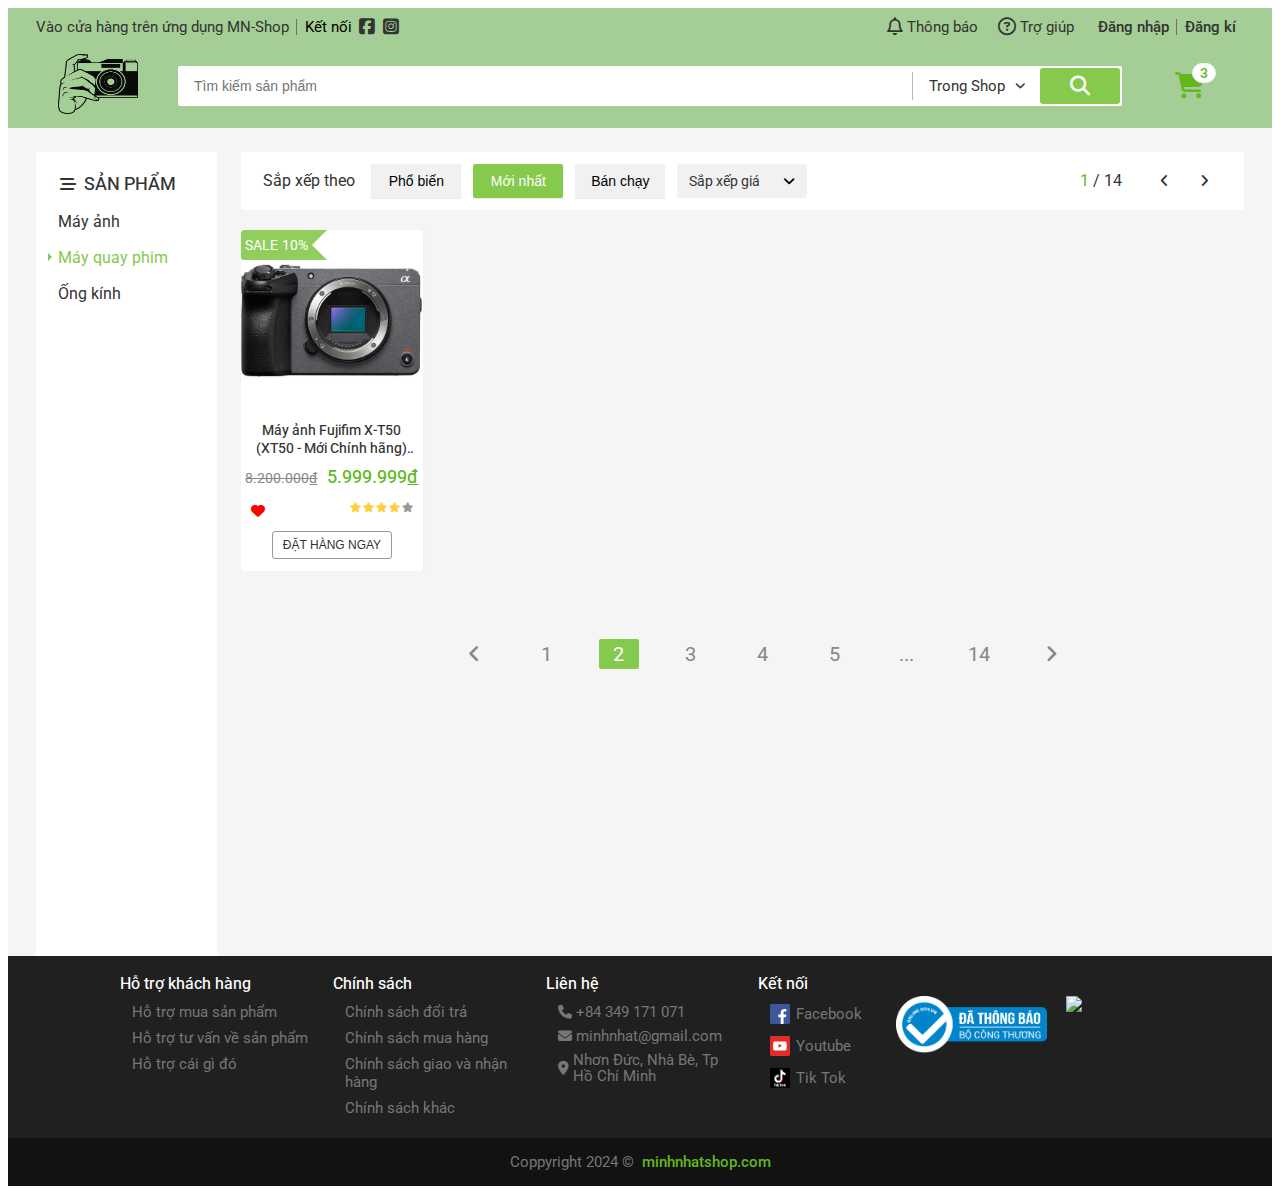
==== index.html @ 3aff6445 "init" ====
<!DOCTYPE html>
<html lang="en">
<head>
    <meta charset="UTF-8">
    <meta name="viewport" content="width=device-width, initial-scale=1.0">
    <title>Document</title>
    <!-- reset css -->
    <link rel="stylesheet" href="https://cdnjs.cloudflare.com/ajax/libs/normalize/8.0.1/normalize.min.css" integrity="sha512-NhSC1YmyruXifcj/KFRWoC561YpHpc5Jtzgvbuzx5VozKpWvQ+4nXhPdFgmx8xqexRcpAglTj9sIBWINXa8x5w==" crossorigin="anonymous" referrerpolicy="no-referrer" />
    <!-- link css -->
    <link rel="stylesheet" href="./assets/css/base.css">
    <link rel="stylesheet" href="./assets/css/main.css">
    <!-- link font from google ( roboto ) -->
    <link href="https://fonts.googleapis.com/css2?family=Roboto:wght@300;400;500;700&display=swap" rel="stylesheet">
    <!-- link fontawesome -->
    <link rel="stylesheet" href="./assets/fonts/fontawesome-free-6.5.2-web/css/all.css">

</head>
<body>
    <div class="app">
        <!-- HEADER -->
        <header class="header">
            <div class="grid">
                <!-- NAVBAR -->
                <nav class="header__navbar">
                    <!-- LEFT OBJECT -->
                    <ul class="header__navbar-list">
                        <li class="header__navbar-item header__navbar-item--has-qr  header__navbar-item-separate">
                            Vào cửa hàng trên ứng dụng MN-Shop
                            <!-- QR CODE -->
                            <div class="header__qr">
                                <img src="./assets/img/qr-code.svg" alt="QR Code" class="header__qr-img">
                                
                                <div class="header__navbar-dowload">
                                    <a href="" class="header__qr-dowload-link">
                                        <img src="./assets/img/google-play-logo.png" alt="Google Play" class="header__qr-dowload-img">
                                    </a>

                                    <a href="" class="header__qr-dowload-link">
                                        <img src="./assets/img/app-store-logo.png" alt="App Store" class="header__qr-dowload-img">
                                    </a>
                                </div>                                
                            </div>
                        </li>

                        <li class="header__navbar-item">
                            <span class="header__navbar-title--no-pointer">Kết nối</span>
                            
                            <a href="" class="header__navbar-icon-link">
                                <i class="header__navbar-icon fa-brands fa-square-facebook"></i>
                            </a>

                            <a href="" class="header__navbar-icon-link">
                                <i class="header__navbar-icon fa-brands fa-square-instagram"></i>
                            </a>
                        </li>
                    </ul>

                    <!-- RIGHT OBJECT -->
                    <ul class="header__navbar-list">
                        <li class="header__navbar-item header__navbar-item--has-notify">
                            <a href="" class="header__navbar-item-link">
                                <i class="header__navbar-icon fa-regular fa-bell"></i>
                                Thông báo
                            </a>

                            <!-- NOTICATION -->
                            <div class="header__notify">
                                <header class="header__notify-header">Thông báo mới nhận</header>
                                
                                <ul class="header__notify-list">
                                    <li class="header__notify-item">
                                        <a href="" class="header__notify-link">
                                            <img src="https://img.tgdd.vn/imgt/f_webp,fit_outside,quality_100/https://cdn.tgdd.vn//News/1502594//cap-dien-thoai-2-800x450-3.jpg" alt="" class="header__notify-img">
                                            <div class="header__notify-info">
                                                <div class="header__notify-name">Sản phẩm sạc điện thoại Hanu</div>
                                                <div class="header__notify-desc">Thông tin sản phẩm sạc điện thoại Hanu chính hãng bảo hành</div>
                                            </div>
                                        </a>
                                    </li>

                                    <li class="header__notify-item header__notify-item--viewed">
                                        <a href="" class="header__notify-link">
                                            <img src="https://salt.tikicdn.com/cache/750x750/ts/product/77/c1/d4/081a8ab4a0f7860279f7f1d0d2525d92.jpg.webp" alt="" class="header__notify-img">
                                            <div class="header__notify-info">
                                                <div class="header__notify-name">Sản phẩm sạc điện thoại Hanu sạc điện thoại Hanu sạc điện thoại Hanu</div>
                                                <div class="header__notify-desc">Thông tin sản phẩm sạc điện thoại Hanu chính hãng bảo hành</div>
                                            </div>
                                        </a>
                                    </li>

                                    <li class="header__notify-item">
                                        <a href="" class="header__notify-link">
                                            <img src="https://salt.tikicdn.com/cache/750x750/ts/product/77/c1/d4/081a8ab4a0f7860279f7f1d0d2525d92.jpg.webp" alt="" class="header__notify-img">
                                            <div class="header__notify-info">
                                                <div class="header__notify-name">Sản phẩm sạc điện thoại Hanu</div>
                                                <div class="header__notify-desc">Thông tin sản phẩm sạc điện thoại Hanu chính hãng bảo hành</div>
                                            </div>
                                        </a>
                                    </li>

                                    <li class="header__notify-item">
                                        <a href="" class="header__notify-link">
                                            <img src="https://img.tgdd.vn/imgt/f_webp,fit_outside,quality_100/https://cdn.tgdd.vn//News/1502594//cap-dien-thoai-2-800x450-3.jpg" alt="" class="header__notify-img">
                                            <div class="header__notify-info">
                                                <div class="header__notify-name">Sản phẩm sạc điện thoại Hanu</div>
                                                <div class="header__notify-desc">Thông tin sản phẩm sạc điện thoại Hanu chính hãng bảo hành</div>
                                            </div>
                                        </a>
                                    </li>
                                </ul>

                                <footer class="header__notify-footer">
                                    <a href="" class="header__notify-footer-btn">Xem tất cả</a>
                                </footer>
                            </div>
                            
                        </li>

                        <li class="header__navbar-item">
                            <a href="" class="header__navbar-item-link">
                                <i class="header__navbar-icon fa-regular fa-circle-question"></i>
                                Trợ giúp
                            </a>
                        </li>

                        <li class="header__navbar-item header__navbar-login-container">
                            <div class="js-login-btn resgister-login header__navbar-item header__navbar-item--strong header__navbar-item-separate">Đăng nhập</div>
                            <div class="js-register-btn resgister-login header__navbar-item header__navbar-item--strong">Đăng kí</div>
                        </li>
                        <!-- <li class="js-login-btn resgister-login header__navbar-item header__navbar-item--strong header__navbar-item-separate">Đăng nhập</li>
                        <li class="js-register-btn resgister-login header__navbar-item header__navbar-item--strong">Đăng kí</li> -->

                        <li class="header__navbar-item header__navbar-user js-log-status">
                            <img class="header__navbar-user-img" src="./assets/img/avatar-default.jpg" alt="">
                            <div class="header__navbar-user-name">Minh Nhật</div>

                            <ul class="header__navbar-user-option">
                                <li class="header__navbar-user-item">
                                    <a href="">Tài khoản của tôi</a>
                                </li>
                                <li class="header__navbar-user-item">
                                    <a href="">Địa chỉ của tôi</a>
                                </li>
                                <li class="header__navbar-user-item">
                                    <a href="./manage-product.html" target="_blank">Đơn mua</a>
                                </li>
                                <li class="header__navbar-user-item">
                                    <a href="">Thêm sản phẩm</a>
                                </li>
                                <li class="header__navbar-user-item header__navbar-user-item-seperate">
                                    <a href="" class="js-logout-btn">Đăng xuất</a>
                                </li>
                            </ul>
                        </li>

                    </ul>
                </nav>

                <!-- SEARCH, LOGO AND CART -->
                 <div class="header-with-search">
                    <!-- LOGO -->
                    <div class="header__logo">
                        <a href="" class="header__logo-link">
                             <img class="header__logo-img" src="./assets/img/logo.png" alt="">
                        </a>                       
                    </div>

                    <!-- SEARCH -->
                    <div class="header__search">
                        <div class="header__search-wrap">
                            <input class="header__search-input" type="text" name="" placeholder="Tìm kiếm sản phẩm">

                            <div class="header__search-history">
                                <p class="header__search-history-label">
                                    Lịch sử tìm kiếm
                                </p>
                                <ul class="header__search-history-list js-search-history">
                                    <li class="header__search-history-item">
                                        <a href="">Máy ảnh Sony</a>
                                    </li>
                                    <li class="header__search-history-item">
                                        <a href="">Máy ảnh Canon</a>
                                    </li>
                                    <li class="header__search-history-item">
                                        <a href="">Gopro 9</a>
                                    </li>
                                </ul>
                            </div>
                        </div>
                        
                        <div class="header__search-selected">
                            <div class="header__search-selected-title">Trong Shop</div>
                            <i class="header__search-selected-icon fa-solid fa-angle-down"></i>

                            <div class="header__search-separate"></div>

                            <ul class="header__search-option">
                                <li class="header__search-item">
                                    <span>Trong shop</span>
                                    <i class="header__search-option-icon fa-solid fa-check header__search-option-icon-active"></i>
                                </li>
                                <li class="header__search-item">
                                    <span>Ngoài shop</span>
                                    <i class="header__search-option-icon fa-solid fa-check"></i>
                                </li>
                            </ul>
                        </div>

                        <button class="header__search-btn">
                            <i class="header__search-btn-icon fa-solid fa-magnifying-glass"></i>
                        </button>
                    </div>

                    <!-- CART -->
                    <div class="header__cart-wrap">
                        <div class="header__cart">
                            <i class="header__cart-icon fa-solid fa-cart-shopping"></i>
                            <span class="header__cart-notice">3</span>

                            <ul class="header__cart-list ">
                                <!-- NO ITEM IN CART -->
                                <img class="header__cart-img-nocart" src="./assets/img/no-cart.png" alt="">                       
                                <span class="header__cart-label-nocart">Chưa có sản phẩm</span>

                                <!-- HAVE ITEM IN CART -->
                                 <div class="header__cart-heading">
                                    Sản phẩm đã thêm
                                 </div>

                                 <ul class="header__cart-list-item">
                                    <li class="header__cart-item">
                                        <img src="./assets/img/may-anh.jpeg" alt="" class="header__cart-img">
                                        <div class="header__cart-info">
                                            <div class="header__cart-head">
                                                <span class="header__cart-name">San pham thu nhat</span>
                                                <span class="header__cart-price-wrap">
                                                    <span class="header__cart-price">2.000.000</span>
                                                    <span class="header__cart-mul">x</span>
                                                    <span class="header__cart-quantity">2</span>
                                                </span>
                                            </div>

                                            <div class="header__cart-tail">
                                                <span class="header__cart-desc">Phan loai: xam</span>
                                                <span class="header__cart-remove">Xoá</span>
                                            </div>
                                        </div>
                                    </li>

                                    <li class="header__cart-item">
                                        <img src="./assets/img/may-anh.jpeg" alt="" class="header__cart-img">
                                        <div class="header__cart-info">
                                            <div class="header__cart-head">
                                                <span class="header__cart-name">San pham thu nhat San pham thu nhat San pham thu nhat San pham thu nhat San pham thu nhat San pham thu nhat</span>
                                                <span class="header__cart-price-wrap">
                                                    <span class="header__cart-price">2.000.000</span>
                                                    <span class="header__cart-mul">x</span>
                                                    <span class="header__cart-quantity">2</span>
                                                </span>
                                            </div>

                                            <div class="header__cart-tail">
                                                <span class="header__cart-desc">Phan loai: xam</span>
                                                <span class="header__cart-remove">Xoá</span>
                                            </div>
                                        </div>
                                    </li>
                                    
                                    <li class="header__cart-item">
                                        <img src="./assets/img/may-anh.jpeg" alt="" class="header__cart-img">
                                        <div class="header__cart-info">
                                            <div class="header__cart-head">
                                                <span class="header__cart-name">San pham thu nhat San phamm thu nhat San pham</span>
                                                <span class="header__cart-price-wrap">
                                                    <span class="header__cart-price">2.000.000</span>
                                                    <span class="header__cart-mul">x</span>
                                                    <span class="header__cart-quantity">2</span>
                                                </span>
                                            </div>

                                            <div class="header__cart-tail">
                                                <span class="header__cart-desc">Phan loai: xam</span>
                                                <span class="header__cart-remove">Xoá</span>
                                            </div>
                                        </div>
                                    </li>
                                 </ul>

                                 <div class="header__cart-view-cart">
                                    <a href="">Xem giỏ hàng</a>
                                 </div>
                            </ul>
                        </div>
                    </div>
                 </div>
            </div>
        </header>
        <!-- END HEADER -->

        <!-- CONTAINER -->
        <div class="container">
            <div class="grid__row container__content">
                <div class="grid__column-2">
                    <nav class="category">
                        <h4 class="category__heading">
                            <i class="category__heading-icon fa-solid fa-bars-staggered"></i>
                            <span class="category__heading-label">SẢN PHẨM</span>
                        </h4>

                        <ul class="category__list">
                            <li class="category__item ">
                                <a href="" class="category__item-link">Máy ảnh</a>
                            </li>

                            <li class="category__item category__item--active">
                                <a href="" class="category__item-link">Máy quay phim</a>
                            </li>

                            <li class="category__item">
                                <a href="" class="category__item-link">Ống kính</a>
                            </li>
                        </ul>
                    </nav>
                </div>

                <div class="grid__column-10">
                    <div class="home-filter">
                        <span class="home-filter__label">Sắp xếp theo</span>
                        <button class="btn home-filter__btn">Phổ biến</button>
                        <button class="btn home-filter__btn home-filter__btn--active">Mới nhất</button>
                        <button class="btn home-filter__btn">Bán chạy</button>

                        <div class="home-filter__price">
                            <span class="home-filter__price-label">Sắp xếp giá</span>
                            <i class="home-filter__price-icon fa-solid fa-angle-down"></i>

                            <ul class="home-filter__price-option">
                                <li class="home-filter__price-item">
                                    <a href="" class="home-filter__price-link">Giá tăng dần</a>
                                </li>
                                <li class="home-filter__price-item">
                                    <a href="" class="home-filter__price-link">Giá giảm dần</a>
                                </li>
                            </ul>
                        </div>
    
                        <div class="home-filter__page">
                            <div class="home-filter__page-num">
                                <span class="home-filter__page-current">1</span> /
                                <span class="home-filter__page-end">14</span>
                            </div>
    
                            <div class="home-filter__page-control">
                                <a href="" class="home-filter__page-control-btn">
                                    <i class="home-filter__page-control-icon fa-solid fa-angle-left"></i>
                                </a>
                                <a href="" class="home-filter__page-control-btn">
                                    <i class="home-filter__page-control-icon fa-solid fa-angle-right"></i>
                                </a>
                            </div>
                        </div>
                    </div>

                    <div class="home-product">
                        <div class="grid__row js-product-list">
                            <div class="grid__column-2-4">
                                <a class="home-product-item" href="">
                                    <div class="home-product-wapper">
                                        <div class="home-product-item__img" style="background-image: url(./assets/img/product1.jpeg)"></div>
                                        <div class="home-product-item__quick-view  js-quick-view-btn">
                                            <span class="home-product-item__quick-view-link">XEM NHANH</span>
                                        </div>
                                    </div>
                                    <div class="home-product-item__name">Máy ảnh Fujifim X-T50 (XT50 - Mới Chính hãng) Máy ảnh Fujifim X-T50 (XT50 - Mới Chính hãng)</div>
                                    <div class="home-product-item__price">
                                        <span class="home-product-item__price-old">8.200.000<span>đ</span></span>
                                        
                                        <span class="home-product-item__price-current">5.999.999<span>đ</span></span>
                                       
                                    </div>
                                    <div class="home-product-item__action">
                                        <div class="home-product-item__like home-product-item__like-liked">
                                            <i class="home-product-item__like-icon-empty fa-regular fa-heart"></i>
                                            <i class="home-product-item__like-icon-fill fa-solid fa-heart"></i>
                                        </div>

                                        <div class="home-product-item__rating">
                                            <i class="home-product-item__rating-icon home-product-item__rating-icon--active fa-solid fa-star"></i>
                                            <i class="home-product-item__rating-icon home-product-item__rating-icon--active fa-solid fa-star"></i>
                                            <i class="home-product-item__rating-icon home-product-item__rating-icon--active fa-solid fa-star"></i>
                                            <i class="home-product-item__rating-icon home-product-item__rating-icon--active fa-solid fa-star"></i>
                                            <i class="home-product-item__rating-icon fa-solid fa-star"></i>
                                        </div>

                                        <!-- <span class="home-product-item__sold">88 đã bán</span> -->
                                    </div>
                                    <!-- <div class="home-product-item__origin">
                                        <span class="home-product-item__origin-brand">Sony</span>
                                        <span class="home-product-item__origin-name">Nhật Bản</span>
                                    </div> -->
                                    <div class="home-product-item__sale-off">
                                        <span class="home-product-item__sale-label">SALE</span>
                                        <span class="home-product-item__sale-percent">10%</span>
                                    </div>
                                    
                                    <div class="home-product-item__oder">
                                        <button class="home-product-item__oder-btn">ĐẶT HÀNG NGAY</button>
                                    </div>
                                    
                                </a>
                            </div>

                            <div class="pagination home-product__pagination">
                                <ul class="pagination__list">
                                    <li class="pagination__item">
                                        <a href="" class="pagination__item-link">
                                            <i class="home-filter__page-control-icon fa-solid fa-angle-left"></i>
                                        </a>
                                    </li>

                                    <li class="pagination__item">
                                        <a href="" class="pagination__item-link">1</a>
                                    </li>
                                    <li class="pagination__item pagination__item--active">
                                        <a href="" class="pagination__item-link">2</a>
                                    </li>
                                    <li class="pagination__item">
                                        <a href="" class="pagination__item-link">3</a>
                                    </li>
                                    <li class="pagination__item">
                                        <a href="" class="pagination__item-link">4</a>
                                    </li>
                                    <li class="pagination__item">
                                        <a href="" class="pagination__item-link">5</a>
                                    </li>
                                    <li class="pagination__item">
                                        <a class="pagination__item-link">
                                            <span class="pagination__item-etc">...</span>
                                        </a>
                                    </li>
                                    <li class="pagination__item">
                                        <a href="" class="pagination__item-link">14</a>
                                    </li>

                                    <li class="pagination__item">
                                        <a href="" class="pagination__item-link">
                                            <i class="home-filter__page-control-icon fa-solid fa-angle-right"></i>
                                        </a>
                                    </li>
                                </ul>
                            </div>

                        </div>
                    </div>
                </div>
            </div>
        </div>
        <!-- END CONTAINER -->

        <!-- FOOTER -->
        <footer class="footer">
            <div class="grid">
                <div class="grid__row footer__content">
                    <div class="grid__column-2-4">
                        <div class="footer__content-item">
                            <div class="footer__heading">Hỗ trợ khách hàng</div>
                            <ul class="footer__list">
                                <li class="footer__item">
                                    <a href="" class="footer__item-link">Hỗ trợ mua sản phẩm</a>
                                </li>
                                <li class="footer__item">
                                    <a href="" class="footer__item-link">Hỗ trợ tư vấn về sản phẩm</a>
                                </li>
                                <li class="footer__item">
                                    <a href="" class="footer__item-link">Hỗ trợ cái gì đó</a>
                                </li>
                            </ul>
                        </div>
                    </div>
                    <div class="grid__column-2-4">
                        <div class="footer__content-item">
                            <div class="footer__heading">Chính sách</div>
                            <ul class="footer__list">
                                <li class="footer__item">
                                    <a href="" class="footer__item-link">Chính sách đổi trả</a>
                                </li>
                                <li class="footer__item">
                                    <a href="" class="footer__item-link">Chính sách mua hàng</a>
                                </li>
                                <li class="footer__item">
                                    <a href="" class="footer__item-link">Chính sách giao và nhận hàng</a>
                                </li>
                                <li class="footer__item">
                                    <a href="" class="footer__item-link">Chính sách khác</a>
                                </li>
                            </ul>
                        </div>
                    </div>
                    <div class="grid__column-2-4">
                        <div class="footer__content-item">
                            <div class="footer__heading">Liên hệ</div>
                            <ul class="footer__list">
                                <li class="footer__item">
                                    <div class="footer__wapper">
                                        <i class="footer-icon fa-solid fa-phone"></i>
                                        <a href="" class="footer__item-link">+84 349 171 071</a>
                                    </div>
                                </li>
                                <li class="footer__item">
                                    <div class="footer__wapper">
                                        <i class="footer-icon fa-solid fa-envelope"></i>
                                        <a href="" class="footer__item-link">minhnhat@gmail.com</a> 
                                    </div>
                                </li>
                                <li class="footer__item">
                                    <div class="footer__wapper">
                                        <i class="footer-icon fa-solid fa-location-dot"></i>
                                        <a href="" class="footer__item-link">Nhơn Đức, Nhà Bè, Tp Hồ Chí Minh</a> 
                                    </div>
                                </li>
                            </ul>
                        </div>
                    </div>
                    <div class="grid__column-2-4">
                        <div class="footer__content-item">
                            <div class="footer__heading">Kết nối</div>
                            <ul class="footer__list">
                                <li class="footer__item">
                                    <div class="footer__wapper footer__wapper-connect">
                                        <img class="footer__logo" src="./assets/img/icon-facebook.svg" alt="">
                                        <a href="" class="footer__item-link">Facebook</a>
                                    </div>
                                </li>
                                <li class="footer__item">
                                    <div class="footer__wapper footer__wapper-connect">
                                        <img class="footer__logo" src="./assets/img/icon-youtube.svg" alt="">
                                        <a href="" class="footer__item-link">Youtube</a>
                                    </div>
                                </li>
                                <li class="footer__item">
                                    <div class="footer__wapper footer__wapper-connect">
                                        <img class="footer__logo" src="./assets/img/icon-tiktok.svg" alt="">
                                        <a href="" class="footer__item-link">Tik Tok</a>
                                    </div>
                                </li>
                            </ul>
                        </div>
                    </div>
                    <div class="grid__column-2-4">
                        <div class="footer__content-item">
                            <img class="footer__img" src="./assets/img/chung-nhan.png" alt="">
                            <img class="footer__protected" src ="https://images.dmca.com/Badges/dmca-badge-w200-2x1-04.png?ID=eeaea911-88e4-4e17-87cf-ff73a163dfb6"/>
                        </div>
                    </div>
                </div>
                <div class="grid__row footer__coppy-right">
                    <span class="footer__coppy-right-label">Coppyright 2024 &copy;</span>
                    <a href="" class="footer__coppy-right-link">minhnhatshop.com</a>
                </div>
            </div>
        </footer>
        <!-- END FOOTER -->
    </div>

    <!-- MODAL QUICK VIEW -->
     <div class="modal-quick-view js-quick-view">
        <div class="modal-quick-view__overlay js-quick-view__overlay"></div>
        <!-- QUICK VIEW FORM -->
        <div class="quick-view">
            <div class="quick-view-content">
                <ul class="quick-view__img-list">
                    <li class="quick-view__img-item quick-view__img-item--active">
                        <img src="./assets/img/product-info/fuji1.jpeg" alt="" class="quick-view__img">
                    </li>
                    <li class="quick-view__img-item">
                        <img src="./assets/img/product-info/fuji2.jpeg" alt="" class="quick-view__img">
                    </li>
                    <li class="quick-view__img-item">
                        <img src="./assets/img/product-info/fuji3.jpeg" alt="" class="quick-view__img">
                    </li>
                </ul>
                <div class="quick-view__wapper">
                    <div class="quick-view__heading">Máy ảnh Fujifilm GFX 50S Mark II</div>
                    <div class="quick-view__price">
                        55.000.000
                        <span class="quick-view__price-tail">đ</span>
                    </div>
                    <table class="quick-view__table">
                        <tr>
                            <th>Tình trạng</th>
                            <td>Đã qua sử dụng (99%)</td>
                        </tr>
                        <tr>
                            <th>Phụ kiện</th>
                            <td>Dây đeo, pin, thẻ nhớ 64GB, bao da</td>
                        </tr>
                        <tr>
                            <th>Bảo hành</th>
                            <td>6 tháng</td>
                        </tr>
                        <tr>
                            <th>Số lượng</th>
                            <td class="quick-view__product-quantity">2</td>
                        </tr>
                        <tr>
                            <th>Quà tặng kèm</th>
                            <td>Thẻ nhớ 32GB</td>
                        </tr>
                    </table>
                    <div class="quick-view__quantity">
                        <span class="quick-view__quantity-label">Số lượng: </span>
                        <button class="quick-view__quantity-btn quick-view__quantity-sub">-</button>
                        <input type="number" name="" id="" class="quick-view__quantity-number" value="0">
                        <button class="quick-view__quantity-btn quick-view__quantity-add">+</button>
                    </div>
                    <div class="quick-view__sumary">
                        <span class="quick-view__sumary-label">Thành tiền: </span>
                        <span class="quick-view__sumary-sum">55.000.000<span class="quick-view__price-tail">đ</span></span>
                    </div>
                    <div class="quick-view__add-to-cart">
                        <button class="quick-view__add-btn">THÊM VÀO GIỎ HÀNG</button>
                    </div>
                    
                </div> 
            </div>
        </div>
        
     </div>
    <!-- MODAL -->
    <div class="modal js-modal">
        <div class="modal__overlay js-modal__overlay"></div>
            <div class="modal__body">
                <!-- REGISTER FORM -->
                <div class="auth-form js-register-form">
                    <div class="auth-form__header">
                        <h3 class="auth-form__heading">Đăng ký</h3>
                        <div class="auth-form__switch-btn js-switch2Login-btn">Đăng nhập</div>
                    </div>

                    <div class="auth-form__container">
                        <div class="auth-form__avatar">
                            <img id="avatar-preview" src="./assets/img/avatar-default.jpg" alt="Avatar" class="auth-form__avatar-img">
                            <input type="file" id="avatar-input" class="auth-form__avatar-input" accept="image/*">
                        </div>

                        <div class="auth-form__forms">
                            <div class="auth-form__group">
                                <input type="text" name="" class="auth-form__input auth-form__input-name" placeholder="Your name">
                            </div>

                            <div class="auth-form__group">
                                <input type="text" name="" class="auth-form__input auth-form__input-email" placeholder="Email">
                            </div>

                            <div class="auth-form__group">
                                <input type="text" name="" class="auth-form__input auth-form__input-username" placeholder="Username">
                            </div>
        
                            <div class="auth-form__group">
                                <input type="password" name="" class="auth-form__input auth-form__input-password" placeholder="Password">
                            </div>
        
                            <div class="auth-form__group">
                                <input type="password" name="" class="auth-form__input auth-form__input-confirm" placeholder="Confirm password">
                            </div>
                        </div>
        
                        <div class="auth-form__extension">
                            <p class="auth-form__policy-text">
                                Bằng việc đăng ký, bạn đã đồng ý với chúng tôi về
                                <a href="" class="auth-form__text-link">Điều khoản dịch vụ</a> & 
                                <a href="" class="auth-form__text-link">Chính sách bảo mật</a>
                            </p>
                        </div>
        
                        <div class="auth-form__controls">
                            <button class="btn primary-btn auth-form__register-btn">ĐĂNG KÝ</button>
                            <span class="loader js-register-loading"></span>
                            <button class="btn">TRỞ LẠI</button>
                        </div>
        
                    </div>

                    <div class="auth-form__socials">
                        <a href="" class="btn btn-small btn--with-icon btn-nohover auth-form__socials-facebook">
                            <i class="fa-brands fa-facebook-f auth-form__socials-icon"></i>
                            <span class="auth-form__socials-title">
                                Kết nối với Facebook
                            </span>
                        </a>

                        <a href="" class="btn btn-small btn--with-icon btn-nohover auth-form__socials-google">
                            <i class="auth-form__socials-icon icon-google"></i>
                            <span class="auth-form__socials-title"></span>
                                Kết nối với Google
                            </span>
                        </a>
                    </div>

                </div>

                <!-- LOGIN FORM -->
                <div class="auth-form js-login-form">
                    <div class="auth-form__header">
                        <h3 class="auth-form__heading">Đăng nhập</h3>
                        <div class="auth-form__switch-btn js-switch2Regis-btn">Đăng ký</div>
                    </div>
                    <div class="auth-form__container">
                        
        
                        <div class="auth-form__forms">
                            <div class="auth-form__group">
                                <input type="text" name="" class="auth-form__input auth-form__login-username" placeholder="Username">
                            </div>
        
                            <div class="auth-form__group">
                                <input type="password" name="" class="auth-form__input auth-form__login-password" placeholder="Password">
                            </div>
                        </div>
        
                        <div class="auth-form__aside">
                            <p class="auth-form__help"></p>
                                <a href="" class="auth-form__help-link auth-form__help-forgot">Quên mật khẩu</a> 
                                <span class="auth-form__help-separate"></span>
                                <a href="" class="auth-form__help-link">Cần trợ giúp?</a>
                            </p>
                        </div>
        
                        <div class="auth-form__controls">
                            <button class="btn primary-btn auth-form__login-btn">ĐĂNG NHẬP</button>
                            <span class="loader js-login-loading"></span>
                            <button class="btn">TRỞ LẠI</button>
                        </div>
        
                    </div>

                    <div class="auth-form__socials">
                        <a href="" class="btn btn-small btn--with-icon btn-nohover auth-form__socials-facebook">
                            <i class="fa-brands fa-facebook-f auth-form__socials-icon"></i>
                            <span class="auth-form__socials-title">
                                Kết nối với Facebook
                            </span>
                        </a>

                        <a href="" class="btn btn-small btn--with-icon btn-nohover auth-form__socials-google">
                            <i class="auth-form__socials-icon icon-google"></i>
                            <span class="auth-form__socials-title"></span>
                                Kết nối với Google
                            </span>
                        </a>
                    </div>

                </div>
            </div>
    </div>
</body>

<!-- link js -->
<script src="./assets/js/variable.js"></script> 
<script src="./assets/js/main.js"></script>
<script src="./assets/js/login-register.js"></script>
<!-- <script src="./assets/js/app.js"></script> -->
</html>
---- assets/css/base.css ----
/* static variable */
:root {
    --white-color: #fff;
    --back-color: #000;
    --text-color: #333333;
    --backgroud-color: #f1ecf5;
    --primary-color: #85c94d;
    --hover-color: #e6f8d7;
    --system-color: #eeeeee;
    --bold-primary: #63b71e;
}

* {
    box-sizing: inherit;
}

html {
    /* thông thường trình duyệt có font-size 100% tương ứng 16px va 1rem */
    /* để dễ dàng phân chia -> fz = 62.5% -> 1rem = 10px -> 1.5rem = 15px */
    font-size: 62.5%;
    line-height: 1.6rem; /* 1.6rem = 16px */
    font-family: "Roboto", sans-serif;
    box-sizing: border-box;
}

.grid {
    /* Nếu thiết bị lớn hơn 1200px thì max là 1200 */
    /* width: 1200px; */
    /* Nếu thiết bị nhỏ hơn 1200px thì bằng 100% cửa sổ  */
    max-width: 100%;
    margin: 0 auto;
}

.grid__full-width {
    width: 100%;
}

.grid__row {
    display: flex;
    flex-wrap: wrap;
    margin-left: -12px;
    margin-right: -12px;
}

.grid__column-2 {
    padding-left: 12px;
    padding-right: 12px;
    width: 16.6667%;
}

.grid__column-2-4 {
    padding-left: 12px;
    padding-right: 12px;
    width: 20%;
}

.grid__column-3 {
    padding-left: 12px;
    padding-right: 12px;
    width: 25%;
}

.grid__column-10 {
    padding-left: 12px;
    padding-right: 12px;
    width: 83.3334%;
}

/* ANIMATE */
@keyframes fadeIn {
    from {
        opacity: 0;
    }
    to {
        opacity: 1;
    }
}

@keyframes growth {
    from {
        transform: scale(var(--growth-from));
    }
    to {
        transform: scale(var(--growth-to));
    }
}

@keyframes slideToTop {
    from {
        opacity: 0;
        transform: translateY(50%);
    }
    to {
        opacity: 1;
        transform: translateY(0);
    }
}

/* BUTTON */
.btn {
    min-width: 140px;
    height: 40px;
    border: none;
    text-decoration: none;
    border-radius: 2px;
    cursor: pointer;
    font-size: 1.6rem;
    display: inline-flex;
    align-items: center;
    justify-content: center;
}

.btn.btn-small {
    min-width: 140px;
    height: 30px;
    border: none;
    text-decoration: none;
    border-radius: 2px;
    cursor: pointer;
    font-size: 1.4rem;
    display: flex;
    align-items: center;
    justify-content: center;
    
}

.btn.primary-btn {
    background-color: var(--primary-color);
    color: var(--white-color);
}

.btn.disable-btn {
    background-color: #b2b2b2;
    color: #dbd9d9;
}

.btn:hover {
    opacity: 0.8;
}

.btn.btn-nohover {
    opacity: 1;
}

/* MODAL */
.modal {
    position: fixed;
    top: 0;
    right: 0;
    bottom: 0;
    left: 0;
    display: flex;
    animation: fadeIn linear 0.1s;
    display: none;
}

.modal__overlay {
    width: 100%;
    height: 100%;
    position: absolute;
    background-color: rgba(0,0,0,0.6);
    /* display: none; */
}

.modal__body {
    width: 500px;
    /* display: none; */
    position: relative;
    background-color: var(--white-color);
    margin: 20vh auto 0;
    z-index: 1;
    border-radius: 3px;
    overflow: hidden;

    /* animate */
    --growth-from: 0.7;
    --growth-to: 1;
    animation: growth linear 0.1s;
}

.auth-form {
    --growth-from: 0.7;
    --growth-to: 1;
    animation: fadeIn linear 0.2s;
}

/* PAGINATION */
.pagination {
    width: 100%;
}

.pagination__list {
    list-style: none;
    display: flex;
    align-items: center;
    justify-content: center;
}

.pagination__item-link {
    color: #888;
    font-size: 2rem;
    text-decoration: none;
    display: block;
    min-width: 40px;
    height: 30px;
    text-align: center;
    line-height: 30px;
    margin: 0 16px;
    border-radius: 2px;
}


.pagination__item:hover .pagination__item-link {
    color: var(--bold-primary);
}

.pagination__item:hover .pagination__item-etc {
    color: #888;
}

.pagination__item--active .pagination__item-link {
    background-color: var(--primary-color);
    color: var(--white-color);
}

.pagination__item--active:hover {
    opacity: 0.8;
}

.pagination__item--active:hover .pagination__item-link {
    color: var(--white-color);
}

/* TABLE */
table {
    font-family: arial, sans-serif;
    border-collapse: collapse;
    width: 100%;
}
  
td, th {
    border: 1px solid #dddddd;
    text-align: left;
    padding: 8px;
    font-size: 1.2rem;
}

td {
    color: var(--text-color);
}


/* Loader */
.loader {
    width: 48px;
    height: 48px;
    border-radius: 50%;
    display: inline-block;
    position: relative;
    border: 3px solid;
    border-color: #FFF #FFF transparent transparent;
    box-sizing: border-box;
    animation: rotation 1s linear infinite;
}

.loader::after,
.loader::before {
    content: '';  
    box-sizing: border-box;
    position: absolute;
    left: 0;
    right: 0;
    top: 0;
    bottom: 0;
    margin: auto;
    border: 3px solid;
    border-color: transparent transparent var(--bold-primary) var(--bold-primary);
    width: 40px;
    height: 40px;
    border-radius: 50%;
    box-sizing: border-box;
    animation: rotationBack 0.5s linear infinite;
    transform-origin: center center;
}

.loader::before {
    width: 32px;
    height: 32px;
    border-color: #FFF #FFF transparent transparent;
    animation: rotation 1.5s linear infinite;
}
      
@keyframes rotation {
    0% {
      transform: rotate(0deg);
    }
    100% {
      transform: rotate(360deg);
    }
} 

@keyframes rotationBack {
    0% {
      transform: rotate(0deg);
    }
    100% {
      transform: rotate(-360deg);
    }
}
---- assets/css/main.css ----
.header {
    height: 120px;
    /* background-image: linear-gradient(0, #DCD6F7,#A6B1E1); */
    background-color: #A4CE95;
}

/* NAVBAR */

.header__navbar {
    display: flex;
    justify-content: space-between;
    margin: 0 20px;
}

.header__navbar-list {
    list-style: none;
    /* bỏ padding mặc định */  
    padding-left: 0;
    display: flex;
}

.header__navbar-item {
    display: block;
    font-size: 1.5rem;
    font-weight: 400;
    margin: 0 8px;
    color: var(--text-color);
    position: relative;
}

.header__navbar-icon-link:nth-child(2) {
    margin-left: 3px;
}

.header__navbar-item--strong {
    font-weight: 500;
}

.header__navbar-item-link {
    font-size: 1.5rem;
    font-weight: 400;
    color: var(--text-color);
    text-decoration: none;
}

.header__navbar-item:hover, .header__navbar-item-link:hover, .header__navbar-icon-link:hover {
    cursor: pointer;
    color: rgba(51, 51, 51, 0.7);
}

.resgister-login:hover {
    color: var(--bold-primary);
    opacity: 1;
}

/* Khi login, ẩn đăng kí - đăng nhập và hiện username */
.header__navbar-user:hover .header__navbar-user-option{
    display: block;
}

.header__navbar-item.header__navbar-user.js-log-status {
    display: none;
}

.header__navbar-item.header__navbar-login-container.js-log-status {
    display: none;
}

.header__navbar-user-img {
    width: 32px;
    height: 32px;
    border-radius: 50%;
    border: 1px solid #888;
}

.header__navbar-user-name {
    margin-left: 6px;
    font-weight: 450;
}

.header__navbar-user-option {
    list-style: none;
    width: 160px;
    background-color: var(--white-color);
    box-shadow: 0px 0px 3px rgba(0, 0, 0, 0.2);
    position: absolute;
    top: 130%;
    right: 0;
    z-index: 1;
    padding: 0;
    display: none;
    border-radius: 3px;
    animation: fadeIn linear 0.2s;
}

.header__navbar-user-option::before {
    content: "";
    width: 100px;
    height: 20px;
    position: absolute;
    top: -15px;
    right: 0;
}

.header__navbar-user-option::after {
    content: "";
    border-width: 20px;
    border-style: solid;
    border-color: transparent transparent  var(--white-color) transparent; 
    position: absolute;
    top: -27px;
    z-index: -1;
    right: 0;
}

.header__navbar-user-item {
    font-size: 1.4rem;
}

.header__navbar-user-item:first-child {
    border-top-left-radius: 3px;
    border-top-right-radius: 3px;
}

.header__navbar-user-item:last-child {
    border-bottom-left-radius: 3px;
    border-bottom-right-radius: 3px;
}

.header__navbar-user-item:hover {
    background-color: var(--hover-color);
}

.header__navbar-user-item a {
    text-decoration: none;
    width: 100%;
    line-height: 40px;
    display: block;
    color: var(--text-color);
    padding-left: 14px;
}

.header__navbar-user-item-seperate {
    border-top: 1px solid #f1f1f1;
}

/* gạch ngăn cách (bên trái object) các tuỳ chọn */
.header__navbar-item-separate::after {
    content: "";
    display: block;
    position: absolute;
    height: 16px;
    border-left: 1px solid #707070;
    right: -8px;
    top: 50%;
    transform: translateY(-50%);
}

.header__navbar-icon-link {
    color: var(--text-color);
    text-decoration: none;
}

.header__navbar-item, .header__navbar-item-link, .header__navbar-icon-link {
    display: inline-flex;
    align-items: center;
}

.header__navbar-icon {
    font-size: 1.8rem;
    margin: 0 4px;
}

/* 'Kết nối' không select được */
.header__navbar-title--no-pointer {
    cursor: text;
    color: rgba(0, 0, 0, 1);
}

/* HEADER QR CODE */
.header__qr {
    width: 200px;
    padding: 8px;
    background-color: var(--white-color);
    position: absolute;
    border-radius: 4px;
    top: 150%;
    border: 1px solid #888888;
    display: none;
    animation: fadeIn ease-in 0.3s;
    z-index: 1;
}

.header__qr::before {
    content: "";
    width: 100%;
    height: 20px;
    position: absolute;
    left: 0;
    top: -15px;
}

.header__qr-img{
    width: 100%;
}

.header__navbar-dowload {
    display: flex;
    justify-content: space-between;
}

.header__qr-dowload-link {
    padding: 10px 5px 5px 5px;
    background-color: var(--hover-color);
    border-radius: 2px;
}

.header__qr-dowload-link:hover {
    opacity: 0.8;
}

.header__qr-dowload-link:first-child {
    margin-left: 15px;
}

.header__qr-dowload-link:last-child {
    margin-right: 15px;
}

.header__qr-dowload-img {
    height: 12px;   
}

.header__qr-dowload-link:last-child .header__qr-dowload-img {
    height: 14px;
}

.header__navbar-item--has-qr:hover .header__qr {
    display: block;
}

/* HEADER NOTIFICATION */

.header__navbar-item--has-notify:hover .header__notify {
    display: block;
}

.header__notify {
    width: 400px;
    background-color: var(--white-color);
    position: absolute;
    top: 150%;
    right: 0;
    border: 1px solid #e6e4e4;
    border-radius: 4px;
    display: none;
    animation: NotiGrown ease-in 0.2s;
    /* (tuỳ chọn) khai báo các thuộc tính animation sẽ thay đổi để tối ưu tốc độ */
    will-change: opacity transform;
    /* di chuyển tâm của animation NotiGrown */
    transform-origin: calc(100% - 20px) top;
    z-index: 1;
    box-shadow: 0px 0px 1px rgba(0, 0, 0, 0.2);
}

.header__notify::before {
    content: "";
    display: block;
    position: absolute;
    top: -15px;
    right: 0;
    width: 90px;
    height: 20px;
}

/* up arrow for notify header */
.header__notify::after {
    content: "";
    border-style: solid;
    border-width: 20px 30px;
    position: absolute;
    border-color: transparent transparent var(--white-color) transparent;
    top: -28px;
    right: 4px;
}

@keyframes NotiGrown{
    from {
        opacity: 0;
        transform: scale(0);
    }
    to {
        opacity: 1;
        transform: scale(1);
    }
}

.header__notify-header {
    height: 40px;
    line-height: 40px;
    padding-left: 12px;
    color: #707070;
    font-size: 1.6rem;
    font-weight: 450;
    border-bottom: 1px solid #e6e4e4;
    cursor: text;
}

.header__notify-list {
    list-style: none;
    padding: 0;
}

.header__notify-item {
    background-color: #f7f7f7;
    width: 100%;
    padding: 0 12px;
    border-bottom: 1px solid #e6e4e4;
}

.header__notify-item:hover {
    background-color: var(--hover-color);
}

.header__notify-item--viewed {
    background-color: var(--white-color);
}

.header__notify-link {
    display: flex;
    text-decoration: none;
    padding: 12px 0;
}

.header__notify-img {
    width: 48px;
    object-fit: contain;
}

.header__notify-info {
    margin-left: 12px;
    
}

.header__notify-name {
    color: var(--text-color);
    font-size: 1.6rem;
    line-height: 1.2em;
    font-weight: 500;
    margin-bottom: px;
}

.header__notify-desc {
    color: #707070;
    line-height: 1.8rem;
    margin-top: 4px;
}

.header__notify-footer {
    height: 40px;
    text-align: center;
}

.header__notify-footer-btn {
    width: 100%;
    line-height: 40px;
    font-size: 1.6rem;
    font-weight: 450;
    text-decoration: none;
    display: block;
    background-color: var(--primary-color);
    color: var(--white-color);
    border-bottom-left-radius: 3px;
    border-bottom-right-radius: 3px;
}

.header__notify-footer-btn:hover {
    opacity: 0.85;
}

/* AUTHEN FORM */

.auth-form {
    width: 100%;
}

.auth-form__container {
    padding: 16px 30px;
}

.auth-form__header {
    display: flex;
    justify-content: space-between;
    align-items: baseline;
    padding: 8px 30px;
    background-color: #f7f7f7;
}

.auth-form__heading {
    font-size: 2.6rem;
    font-weight: 400;
    color: var(--bold-primary);
    
}

.auth-form__switch-btn {
    font-size: 1.8rem;
    color: #5E1675;
    font-weight: 400;
    cursor: pointer;
    color: var(--text-color);
}

.auth-form__forms {
    margin-top: 20px;
}

.auth-form__input {
    width: 100%;
    height: 40px;
    margin-bottom: 16px;
    padding-left: 8px;
    font-size: 1.6rem;
    outline: none;
    color: var(--text-color);
}

.auth-form__input::placeholder {
    color: #bababa;
}

.auth-form__policy-text {
    color: var(--text-color);
    font-size: 1.2rem;
    padding: 0 12px;
    text-align: center;
    line-height: 1.6rem;
}

.auth-form__text-link {
    color: var(--bold-primary);
    text-decoration: none;
    outline: none;
}

.auth-form__controls {
    margin-top: 40px;
    display: flex;
    justify-content: flex-end;
}

.auth-form__controls .primary-btn {
    margin-right: 8px;
}

.auth-form__socials {
    background-color: #f7f7f7;
    padding: 16px 30px;
    display: flex;
    justify-content: space-around;
    margin-top: 16px;
}

.btn--with-icon {
    color: var(--white-color);
    padding: 16px 30px;
}

.auth-form__socials-title {
    margin-left: 12px;

}

.auth-form__socials-facebook {
    background-color: #006bff;
}

.auth-form__socials-google {
    background-color: var(--white-color);
    color: var(--text-color);
}

.icon-google {
    background: url(../fonts/7123025_logo_google_g_icon.svg);
    width: 25px;
    height: 25px;
    display: block;
}

.auth-form__aside {
    display: flex;
    justify-content: flex-end;
    font-size: 1.3rem;
    margin-bottom: 50px;
}

.auth-form__help-link {
    text-decoration: none;
    color: var(--text-color);
}

.auth-form__help-separate {
    border-left: 1px solid #c5c5c5;
    height: 20px;
    margin: 0 12px;
}

.auth-form__help-forgot {
    color: var(--bold-primary);
}

/* Image review */
.auth-form__avatar {
    display: flex;
    flex-direction: column;
    align-items: center;
    margin-bottom: 20px;
}

.auth-form__avatar-img {
    width: 100px;
    height: 100px;
    border-radius: 50%;
    object-fit: cover;
    border: 2px solid #ccc;
    cursor: pointer;
}

.auth-form__avatar-input {
    margin-top: 10px;
    display: none; /* Ẩn input file */
}


/* HEADER LOGO */
.header-with-search {
    height: 80px;
    margin: 0 20px;
    display: flex;
    align-items: center;
}

.header__logo {
    width: 150px;
}

.header__logo-link {
    text-decoration: none;
    color: transparent;   
}

.header__logo-img {
    width: 80px;
    height: 60px;
    margin-left: 30px;
}

/* HEADER SEACH */
.header__search {
    height: 40px;
    flex: 1;
    background-color: var(--white-color);
    border-radius: 3px;
    display: flex;
    justify-content: center;
    align-items: center;
}

.header__search-wrap {
    height: 100%;
    flex: 1;
    position: relative;
}

.header__search-input {
    height: 100%;
    width: 100%;
    padding-left: 16px;
    outline: none;
    border-radius: 3px;
    border: none;
    font-size: 1.4rem;
}

.header__search-selected {
    display: flex;
    justify-content: center;
    align-items: center;
    position: relative;
    cursor: pointer;
}

.header__search-selected-icon {
    font-size: 1.2rem;
    padding-right: 12px;
    color: var(--text-color);
}

.header__search-selected-title {
    color: var(--text-color);
    font-size: 1.5rem;
    border-left: 1px solid #bababa;
    padding: 6px 10px 6px 16px;
}

.header__search-btn {
    border: none;
    padding: 0;
    background-color: white;
    border-radius: 3px;
}

.header__search-btn:hover {
    opacity: 0.8;
    cursor: pointer;
}

.header__search-btn-icon {
    width: 80px;
    font-size: 2rem;
    background-color: var(--primary-color);
    color: var(--white-color);
    text-align: center;
    padding: 8px 0;
    margin: 2px;
    border-radius: 3px;

}

/* HEADER SEARCH OPTION */
.header__search-selected:hover .header__search-option {
    display: block;
    cursor: pointer;
}

.header__search-option {
    list-style: none;
    position: absolute;
    width: 140px;
    padding: 0;
    right: 0;
    top: 100%;
    background-color: var(--white-color);
    box-shadow: 0px 0px 3px rgba(0, 0, 0, 0.2);
    display: none;
    border-radius: 3px;
    animation: fadeIn linear 0.1s;
    overflow: hidden;
    z-index: 1;
}

.header__search-separate::before {
    content: "";
    position: absolute;
    width: 100%;
    height: 10px;
    top: 100%;
    left: 0;
}

.header__search-item {
    padding: 10px 20px;
    font-size: 1.4rem;
    border-bottom: 1px solid #f1f1f1;
}

.header__search-item:hover {
    background-color: var(--hover-color);
}

.header__search-item:last-child {
    border-bottom: none;
}

.header__search-option-icon.fa-solid {
    margin-left: 10px;
    display: none;
}

.header__search-option-icon-active.header__search-option-icon {
    display: inline-block;
}

/* HEADER SEARCH HISTORY */
.header__search-history {
    position: absolute;
    background-color: var(--white-color);
    box-shadow: 0px 0px 3px rgba(0, 0, 0, 0.2);
    width: calc(100% - 24px);
    top: 100%;
    left: 0;
    margin-top: 4px;
    border-radius: 3px;
    overflow: hidden;
    display: none;
    z-index: 1;
}

.header__search-input:focus ~ .header__search-history {
    display: block;
}

.header__search-history-label {
    font-size: 1.4rem;
    color: #999;
    padding-left: 16px;
    margin: 12px 0 8px 0;
}

.header__search-history-list {
    list-style: none;
    padding: 0;
    font-size: 1.4rem;
    margin: 0;
    
}

.header__search-history-item {
    padding: 8px 16px;
}

.header__search-history-item:hover {
    background-color: var(--hover-color);
    
}

.header__search-history-item a {
    text-decoration: none;
    color: var(--text-color);
    display: block;
}


/* HEADER CART */
.header__cart-wrap {
    width: 130px;
    position: relative;
    display: flex;
    justify-content: center;
}

.header__cart {
    width: 40px;
    padding: 8px;
    text-align: center;
    color: var(--bold-primary);
}

.header__cart:hover .header__cart-list {
    display: block;
}

.header__cart:hover {
    cursor: pointer;
}

.header__cart-icon {
    font-size: 2.6rem;
}

.header__cart-notice {
    background-color: var(--white-color);
    color: var(--bold-primary);
    font-size: 1.4rem;
    position: absolute;
    padding: 1px 7px;
    top: -2px;
    right: 36px;
    border-radius: 10px;
    border: 1px solid #f1f1f1;
    font-weight: 500;
}

.header__cart-list {
    width: 400px;
    min-height: 100px;
    position: absolute;
    top: 100%;
    right: 30px;
    box-shadow: 1px 1px 5px rgba(0, 0, 0, 0.2);
    background-color: var(--white-color);
    padding: 0;
    border-radius: 3px;
    display: none;
    cursor: default;
    animation: fadeIn linear 0.2s;
    margin: 3px 0 0 0;
    z-index: 1;
}

.header__cart-list::before {
    content: "";
    position: absolute;
    width: 80px;
    height: 20px;
    top: -15px;
    right: 0;
    cursor: pointer;
}

.header__cart-list::after {
    content: "";
    position: absolute;
    top: -30px;
    right: 10px;
    border-width: 20px;
    border-style: solid;
    border-color: transparent transparent var(--white-color) transparent;
    list-style: none;
    cursor: pointer;
}

/* NO ITEM IN CART */

.header__cart-img-nocart {
    width: 60%;
    padding-top: 30px;
    display: none;
}

.header__cart-label-nocart {
    color: #666;
    display: none;
    font-size: 1.4rem;
    padding: 30px 0;
}

.header__cart-list--nocart .header__cart-img-nocart {
    display: inline-block;
}

.header__cart-list--nocart .header__cart-label-nocart {
    display: block;
}

/* HAVE ITEM IN CART */

.header__cart-heading {
    text-align: left;
    font-size: 1.4rem;
    color: #999;
    margin: 16px 0 16px 16px;
}

.header__cart-list-item {
    list-style: none;
    padding: 0;
    overflow-y: auto;
    max-height: 60vh;
}

.header__cart-item {
    display: flex;
    padding: 16px;
}

.header__cart-item:hover {
    background-color: var(--hover-color);
}

.header__cart-img {
    width: 40px;
    height: 40px;
    margin-right: 16px;
    border: 1px solid #f1f1f1;
}

.header__cart-info {
    width: 100%;
    text-align: left;
}

.header__cart-head {
    display: flex;
    justify-content: space-between;
}

.header__cart-name {
    font-size: 1.6rem;
    color: var(--text-color);
    font-weight: 400;
    line-height: 2rem;
    max-height: 4rem;
    padding-right: 16px;
    display: -webkit-box;
    -webkit-box-orient: vertical;
    -webkit-line-clamp: 2;
    overflow: hidden;
}

.header__cart-price-wrap {
    display: flex;
    flex-wrap: nowrap;
}

.header__cart-price {
    font-size: 1.8rem;
    color: var(--primary-color);
    font-weight: 500;
}

.header__cart-mul {
    color: #888;
    font-size: 1rem;
    font-weight: 300;
    padding: 0 4px;
}

.header__cart-quantity {
    color: #777;
    font-size: 1.4rem;
    font-weight: 400;
}

.header__cart-tail {
    display: flex;
    justify-content: space-between;
    padding-top: 4px;
}

.header__cart-desc {
    color: #777;
    font-size: 1.4rem;
    font-weight: 400;
}

.header__cart-remove {
    color: #777;
    font-size: 1.4rem;
    font-weight: 400;
}

.header__cart-remove:hover {
    color: red;
    cursor: pointer;
}

.header__cart-view-cart {
    background-color: var(--primary-color);
    
    text-align: center;
    font-size: 1.6rem;

    border-bottom-left-radius: 3px;
    border-bottom-right-radius: 3px;
    font-weight: 450;
}

.header__cart-view-cart a {
    text-decoration: none;
    color: var(--white-color);
    width: 100%;
    line-height: 40px;
    display: block;
}

.header__cart-view-cart:hover { 
    opacity: 0.85;
    cursor: pointer;
}


/*  */
/* CONTAINER */
/*  */

.container {
    background-color: var(--white-color);
    background-color: #f5f5f5;
}

.container__content {
    padding: 24px 16px 0 16px;
    margin: 0;
}

/* CATEGORY */
.category {
    background-color: var(--white-color);
    margin: 0;
    min-height: 804px;
}

.category__heading {
    padding: 24px 0 12px 24px;
    font-size: 1.8rem;
    font-weight: 450;
    margin: 0;
    color: var(--text-color);
}

.category__heading-icon {
    font-size: 1.6rem;
    margin-right: 4px;
}

.category__list {
    list-style: none;
    margin: 0;
    padding: 0 0 12px 12px;
    font-size: 1.6rem;
}

.category__item {
    padding-left: 10px;
}

.category__item--active .category__item-link{
    color: var(--primary-color);
}

.category__item--active .category__item-link::before {
    content: "";
    position: absolute;
    border: 4px solid;
    border-color: transparent transparent transparent var(--primary-color);
    top: 5px;
    left: -10px;
}

.category__item-link {
    text-decoration: none;
    color: var(--text-color);
    line-height: 36px;
    position: relative;
    transition: right linear 0.1s;
    right: 0;
}

.category__item-link:hover {
    right: -4px;
    color: var(--primary-color);
}

/* FILTER */
.home-filter {
    background-color: var(--white-color);
    display: flex;
    align-items: center;
    padding: 12px 22px;
    border-radius: 3px;
}

.home-filter__label {
    font-size: 1.6rem;
    color: var(--text-color);
    padding-right: 4px;
}

.home-filter__btn {
    min-width: 90px;
    height: 34px;
    margin-left: 12px;
    background-color: #f1f1f1;
    font-size: 1.4rem;
    box-shadow: 0px 1px 1px #e8e8e8;
}

.home-filter__btn:hover {
    background-color: #e4e4e4;
    opacity: 1;
}

.home-filter__btn--active {
    color: var(--white-color);
    background-color: var(--primary-color);
}

.home-filter__btn--active:hover {
    color: var(--white-color);
    background-color: var(--primary-color);
    opacity: 0.8;
}

.home-filter__price {
    height: 34px;
    min-width: 130px;
    background-color: #f1f1f1;
    border-radius: 3px;
    margin-left: 12px;
    display: flex;
    justify-content: space-between;
    align-items: center;
    padding: 0 12px;
    position: relative;
}

.home-filter__price::after {
    content: "";
    position: absolute;
    right: 0;
    left: 0;
    top: 100%;
    height: 5px;
}

.home-filter__price:hover .home-filter__price-option {
    display: block;
}

.home-filter__price-label {
    font-size: 1.4rem;
    color: var(--text-color);
}

.home-filter__price-icon {
    font-size: 1.4rem;
}

.home-filter__price-option {
    list-style: none;
    background-color: var(--white-color);
    box-shadow: 0px 0px 3px rgba(0, 0, 0, 0.2);
    position: absolute;
    top: calc(100% + 3px);
    left: 0;
    right: 0;
    margin: 0;
    padding: 0;
    display: none;
    border-radius: 3px;
    overflow: hidden;
    z-index: 1;
}

.home-filter__price-item {
    width: 100%;
    height: 34px;
    border-bottom: 1px solid #f1f1f1;
}

.home-filter__price-item:hover {
    background-color: var(--hover-color);
    cursor: pointer;
}

.home-filter__price-item:last-child {
    border-bottom: none;
}

.home-filter__price-link {
    padding-left: 12px;
    line-height: 34px;
    display: block;
    text-decoration: none;
    font-size: 1.4rem;
    color: var(--text-color);
}

.home-filter__page {
    display: flex;
    align-items: center;
    margin-left: auto;
}

.home-filter__page-num {
    font-size: 1.6rem;
    color: var(--text-color);
}

.home-filter__page-current {  
    color: var(--bold-primary);
}


.home-filter__page-control {
    padding-left: 22px;
}

.home-filter__page-control-btn {
    text-decoration: none;
    color: var(--text-color);
    font-size: 1.4rem;
    background-color: var(--white-color);
    height: 34px;
    width: 34px;
    display: inline-block;
    text-align: center;
    line-height: 34px;
    margin-left: 4px;
    border-radius: 2px;
}

.home-filter__page-control-btn:hover {
    background-color: #f1f1f1;
}

/* PRODUCT */
.home-product {
    margin: 10px 0;
}

.home-product-item {
    background-color: var(--white-color);
    margin-top: 10px;
    margin-bottom: 10px;
    text-decoration: none;
    display: block;
    position: relative;
    border-radius: 3px;
    overflow: hidden;
    box-shadow: 1px 1px 5px rgba(0, 0, 0, 0.02);
}

.home-product-wapper {
    position: relative;
}

.home-product-item__img {
    padding-top: 100%;
    background-repeat: no-repeat;
    background-size: contain;
    background-position: center;
}

.home-product-item__name {
    font-size: 1.4rem;
    font-weight: 450;
    color: var(--text-color);
    line-height: 1.8rem;
    margin: 10px 10px 6px;
    text-align: center;
    /* nếu tên dài quá 2 dòng thì xuất hiện dấu 3 chấm */
    /* set height gấp đôi line-height ( với case 2 dòng ) */
    height: 3.6rem; 
    overflow: hidden;
    display: block;
    display: -webkit-box;
    -webkit-box-orient: vertical;
    -webkit-line-clamp: 2;
}

.home-product-item__price {
    display: flex;
    align-items: baseline;
    justify-content: center;
    flex-wrap: wrap;
}

.home-product-item__price-old {
    font-size: 1.4rem;
    color: #888;
    text-decoration: line-through;
}

.home-product-item__price-old span {
    font-size: 1.4rem;
    color: #888;
    text-decoration: line-through;
    text-decoration: underline;
}

.home-product-item__price-current {
    margin-left: 10px;
    font-size: 1.8rem;
    color: var(--bold-primary);
    font-weight: 450;
    margin-top: 6px;
}

.home-product-item__price-current span {
    font-size: 1.8rem;
    color: var(--bold-primary);
    font-weight: 450;
    text-decoration: underline;
}

.home-product-item__action {
    display: flex;
    justify-content: space-between;
    margin: 12px 10px 12px;
    align-items: center;
}

.home-product-item__like {
    font-size: 1.4rem;
    margin-top: 5px;
}

i.home-product-item__like-icon-fill {
    display: none;
    color: red;
}

.home-product-item__like-liked .home-product-item__like-icon-fill {
    display: inline-block;
}

.home-product-item__like-liked .home-product-item__like-icon-empty {
    display: none;
}

.home-product-item__rating {
    font-size: 1rem;
    margin-left: auto;
    margin-top: -1px;
}

.home-product-item__rating-icon {
    color: #999;
}

.home-product-item__rating-icon--active {
    color: #FFCE3E;
}

.home-product-item__sold {
    font-size: 1.4rem;
    color: var(--text-color);
    margin-left: 10px;
}

.home-product-item__origin {
    display: flex;
    justify-content: space-between;
    margin: 0 10px 10px;
    font-size: 1.4rem;
    color: #777;
    padding-bottom: 10px;
}

.home-product-item__sale-off {
    position: absolute;
    top: 0;
    left: 0;
    color: rgba(133, 201, 77, 0.9);
    background-color: currentColor;
    height: 30px;
    display: flex;
    align-items: center;
    border-top-left-radius: 3px;
    border-bottom-left-radius: 3px;
}

.home-product-item__sale-label {
    font-size: 1.4rem;
    padding-left: 4px;
    color: var(--white-color);
}

.home-product-item__sale-percent {
    font-size: 1.4rem;
    margin: 0 4px 0;
    color: var(--white-color);
}

.home-product-item__sale-off::after {
    content: "";
    border-width: 15px 15px 15px 0;
    border-style: solid;
    border-color: currentColor transparent currentColor transparent;
    position: absolute;
    top: 0;
    right: -15px;
}

.home-product-item__quick-view {
    position: absolute;
    height: 40px;
    bottom: -5px;
    left: 0;
    right: 0;
    color: var(--white-color);
    background-color: var(--primary-color);
    text-align: center;
    display: none;
    animation: slideToTop linear 0.2s;
    will-change: opacity transform;
}

.home-product-item__quick-view-link {
    font-size: 1.6rem;
    line-height: 40px;
    display: block;
}

.home-product-item:hover .home-product-item__quick-view{
    display: block;
}   

.home-product-item:hover {
    margin-top: 8px;
    box-shadow: 1px 1px 5px rgba(0, 0, 0, 0.08);
}

.home-product-item__oder {
    display: flex;
    justify-content: center;
    padding-bottom: 12px;
}

.home-product-item__oder-btn {
    color: var(--text-color);
    font-size: 1.2rem;
    height: 28px;
    width: 120px;
    background-color: var(--white-color);
    border-radius: 3px;
    border: 1px solid #999;
    
}

.home-product-item__oder-btn:hover {
    cursor: pointer;
    background-color: var(--primary-color);
    color: var(--white-color);
    border: none;
    animation: fadeIn linear 0.2s;
}

/* PAGINATION */
.home-product__pagination {
    margin: 48px 0 32px 0;
}

/* FOOTER */
.footer__content {
    padding: 20px 100px;
    background-color: #202020;
    margin: 0;
}

.footer__content-item {
    position: relative;
}

.footer__heading {
    font-size: 1.6rem;
    color: var(--white-color);
    font-weight: 450;
}

.footer__list {
    list-style: none;
    margin: 12px 0 0 12px;
    padding: 0;
}

.footer__item {
    margin-top: 8px;
}

.footer__item-link:hover {
    color: var(--bold-primary);
}

.footer__item-link {
    font-size: 1.5rem;
    color: #777;
    text-decoration: none;
}

.footer-icon {
    color: #777;
    font-size: 1.4rem;
    margin-right: 4px;
}

.footer__wapper-connect {
    margin-bottom: 12px;
}

.footer__logo {
    width: 20px;
    height: 20px;
    margin-right: 6px;
}

.footer__wapper {
    display: flex;
    align-items: center;
}

.footer__wapper:hover .footer-icon{
    color: var(--bold-primary);
}

.footer__img {
    width: 80%;
    position: absolute;
    top: 20px;
    left: -40%;
}

.footer__protected {
    width: 55%;
    position: absolute;
    top: 20px;
    right: -5%;
}

.footer__coppy-right {
    background-color: #121212;
    color: #777;
    height: 48px;
    font-size: 15px;
    display: flex;
    justify-content: center;
    align-items: center;
    margin: 0;
}

.footer__coppy-right-link {
    color: var(--bold-primary);
    margin-left: 8px;
    text-decoration: none;
    font-weight: 500;
}

/* MODAL QUICK VIEW */
.modal-quick-view {
    position: fixed;
    top: 0;
    right: 0;
    bottom: 0;
    left: 0;
    animation: fadeIn linear 0.1s;
    display: none;
}

.modal-quick-view__overlay {
    width: 100%;
    height: 100%;
    position: absolute;
    background-color: rgba(0,0,0,0.6);
    /* display: none; */
}

/* QUICK VIEW */
.quick-view-content {
    width: 900px;
    min-height: 450px;
    position: relative;
    background-color: var(--white-color);
    margin: 20vh auto 0;
    z-index: 1;
    border-radius: 3px;
    /* animate */
    --growth-from: 0.7;
    --growth-to: 1;
    animation: growth linear 0.1s;
    display: none;
}

.quick-view__wapper {
    width: 100%;
    margin-right: 20px;
    margin-left: 10px;
}

.quick-view__img-list {
    width: 450px;
    margin: 0;
    padding: 0;
}

.quick-view__img-item {
    display: none;
}

.quick-view__img-item.quick-view__img-item--active {
    display: block;
}

.quick-view__img {
    width: 450px;
    padding: 10px;
}

.quick-view__heading {
    font-size: 2.5rem;
    line-height: 3.5rem;
    color: var(--text-color);
    font-weight: 500;
    padding: 24px 0 10px;
}

.quick-view__price {
    display: flex;
    align-items: center;
    margin: 20px 0 30px;
    font-size: 2.4rem;
    color: var(--primary-color);
    font-weight: 500;
}

.quick-view__price-tail {
    text-decoration: underline;
    padding-left: 2px;
}

.quick-view__quantity {
    --height: 36px;
    display: inline-flex;
    margin: 30px 0 0;
    height: var(--height);
    text-align: center;
    line-height: var(--height);
    font-size: 1.4rem;
    color: var(--text-color);
}

.quick-view__quantity-label {
    margin-right: 8px;
}

.quick-view__quantity-btn {
    width: 20px;
    border: none;
    color: var(--text-color);
    background-color: #f1f1f1;
    border: 1px solid #ddd;
}

.quick-view__quantity-btn:hover {
    cursor: pointer;
    background-color: #c1c1c1;
}

.quick-view__quantity-number {
    width: 36px;
    border: none;
    border-top: 1px solid #ddd;
    border-bottom: 1px solid #ddd;
    outline: none; 
    font-size: 1.4rem;
    text-align: center;  
}

.quick-view__quantity-number::-webkit-outer-spin-button,
.quick-view__quantity-number::-webkit-inner-spin-button {
  -webkit-appearance: none;
  margin: 0;
}

.quick-view__add-to-cart {
    display: flex;
    margin: 30px 0 24px;
    height: 36px;
    font-size: 1.4rem;
    justify-content: center;
}

.quick-view__add-btn {
    border: 1px solid #ddd;
    background-color: var(--white-color);
    border-radius: 2px;
    padding: 8px;
    color: var(--text-color);
}

.quick-view__add-btn:hover {
    background-color: var(--primary-color);
    color: var(--white-color);
    border: none;
    animation: fadeIn linear 0.2s;
    cursor: pointer;
}

.quick-view__sumary {
    display: inline-flex;
    margin: 30px 0 0 40px;
    font-size: 1.6rem;
    color: var(--text-color);
}

.quick-view__sumary-label {
    margin-right: 16px;
    font-size: 1.4rem;
}

.quick-view__sumary-sum {
    font-weight: 600;
    color: var(--bold-primary);
}


/* LOGIN LOADING */
.js-login-loading {
    display: none;
    position: absolute;
    left: 46%;
}

.js-register-loading {
    display: none;
    position: absolute;
    left: 46%;
}


/* MANAGE PRODUCT */
.manage-product {
    width: 900px;
    min-height: 450px;
    position: relative;
    background-color: var(--white-color);
    margin: 20vh auto 0;
    z-index: 1;
    border-radius: 3px;
    /* animate */
    --growth-from: 0.7;
    --growth-to: 1;
    animation: growth linear 0.1s;
    display: none;
}

.manage-product input {
    width: 80%;
    height: 30px;
}
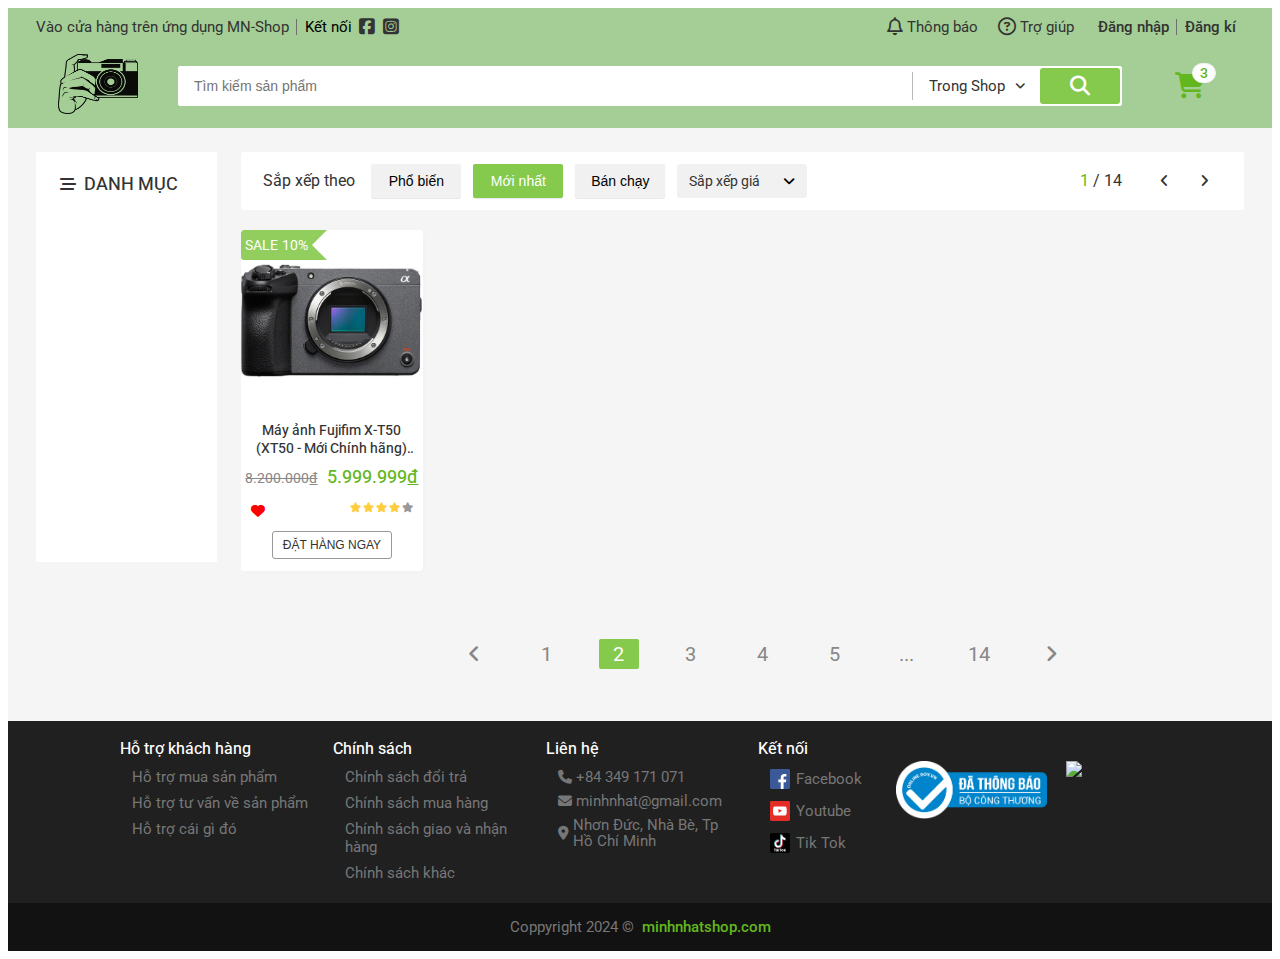
==== commit a5c94ebf: "load products" ====
--- a/index.html
+++ b/index.html
@@ -304,21 +304,25 @@
                     <nav class="category">
                         <h4 class="category__heading">
                             <i class="category__heading-icon fa-solid fa-bars-staggered"></i>
-                            <span class="category__heading-label">SẢN PHẨM</span>
+                            <span class="category__heading-label">DANH MỤC</span>
                         </h4>
 
-                        <ul class="category__list">
-                            <li class="category__item ">
+                        <ul class="category__list js-cate-list">
+                            <!-- <li class="category__item category__item--active">
                                 <a href="" class="category__item-link">Máy ảnh</a>
+                                <ul class="sub-category__list">
+                                    <li class="sub-category__item"><a href="" class="sub-category__item-link">Mirroless</a></li> 
+                                    <li class="sub-category__item"><a href="" class="sub-category__item-link">DSLR</a></li>
+                                </ul>
                             </li>
 
-                            <li class="category__item category__item--active">
+                            <li class="category__item">
                                 <a href="" class="category__item-link">Máy quay phim</a>
                             </li>
 
                             <li class="category__item">
                                 <a href="" class="category__item-link">Ống kính</a>
-                            </li>
+                            </li> -->
                         </ul>
                     </nav>
                 </div>
--- a/assets/css/main.css
+++ b/assets/css/main.css
@@ -980,7 +980,8 @@
 .category {
     background-color: var(--white-color);
     margin: 0;
-    min-height: 804px;
+    /* min-height: 804px; */
+    min-height: 410px;
 }
 
 .category__heading {
@@ -1018,6 +1019,7 @@
     border-color: transparent transparent transparent var(--primary-color);
     top: 5px;
     left: -10px;
+    padding-left: 4px;
 }
 
 .category__item-link {
@@ -1030,7 +1032,41 @@
 }
 
 .category__item-link:hover {
-    right: -4px;
+    padding-left: 4px;
+    color: var(--primary-color);
+}
+
+.sub-category__list {
+    margin-left: -32px;
+    list-style: none;
+    max-height: 0;
+    overflow: hidden;
+    opacity: 0;
+    visibility: hidden;
+    transition: max-height 0.5s ease-in-out, opacity 0.5s ease-in-out, visibility 0.5s ease-in-out;
+}
+
+.sub-category__item {
+    padding-bottom: 12px;
+}
+
+.category__item:hover .sub-category__list {
+    max-height: 200px; 
+    opacity: 1;
+    visibility: visible;
+}
+
+.sub-category__item-link {
+    text-decoration: none;
+    color: var(--text-color);
+    /* line-height: 16px; */
+    position: relative;
+    transition: right linear 0.1s;
+    right: 0;
+}
+
+.sub-category__item-link:hover {
+    padding-left: 4px;
     color: var(--primary-color);
 }
 
@@ -1713,3 +1749,4 @@
 }
 
 
+
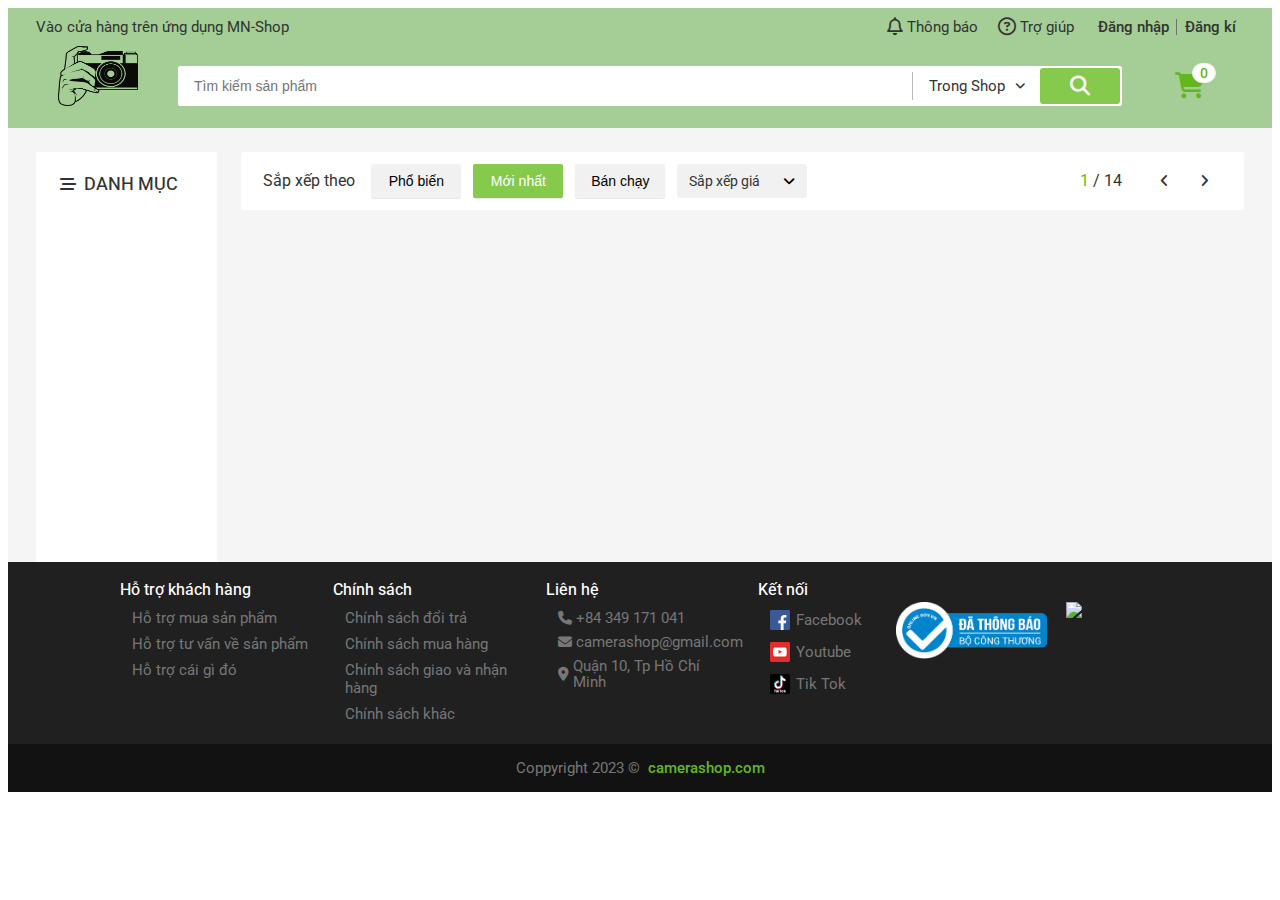
==== commit 97eda07b: "pagination, loading, sort, image slide, cart" ====
--- a/index.html
+++ b/index.html
@@ -24,7 +24,7 @@
                 <nav class="header__navbar">
                     <!-- LEFT OBJECT -->
                     <ul class="header__navbar-list">
-                        <li class="header__navbar-item header__navbar-item--has-qr  header__navbar-item-separate">
+                        <li class="header__navbar-item header__navbar-item--has-qr  ">
                             Vào cửa hàng trên ứng dụng MN-Shop
                             <!-- QR CODE -->
                             <div class="header__qr">
@@ -42,7 +42,7 @@
                             </div>
                         </li>
 
-                        <li class="header__navbar-item">
+                        <!-- <li class="header__navbar-item">
                             <span class="header__navbar-title--no-pointer">Kết nối</span>
                             
                             <a href="" class="header__navbar-icon-link">
@@ -52,7 +52,7 @@
                             <a href="" class="header__navbar-icon-link">
                                 <i class="header__navbar-icon fa-brands fa-square-instagram"></i>
                             </a>
-                        </li>
+                        </li> -->
                     </ul>
 
                     <!-- RIGHT OBJECT -->
@@ -68,6 +68,36 @@
                                 <header class="header__notify-header">Thông báo mới nhận</header>
                                 
                                 <ul class="header__notify-list">
+                                    <li class="header__notify-item header__notify-item--viewed">
+                                        <a href="" class="header__notify-link">
+                                            <img src="https://res.cloudinary.com/dbmwgavqz/image/upload/v1741707084/canva-yellow-simple-minimal-welcome-banner-instagram-post-JyZG7-05130_dycswu.jpg" alt="" class="header__notify-img">
+                                            <div class="header__notify-info">
+                                                <div class="header__notify-name">Chào mừng bạn đã ghé!</div>
+                                                <div class="header__notify-desc">Thông tin sản phẩm sạc điện thoại Hanu chính hãng bảo hành</div>
+                                            </div>
+                                        </a>
+                                    </li>
+
+                                    <li class="header__notify-item header__notify-item--viewed">
+                                        <a href="" class="header__notify-link">
+                                            <img src="https://res.cloudinary.com/dbmwgavqz/image/upload/v1741707559/9AjFvEP6RP6zRd41Z9cuiyHe_qD47a1AN0QrvW9Ec0OfsmG9x-t09nmTQMAmmZuYrdso_mce4vx.png" alt="" class="header__notify-img">
+                                            <div class="header__notify-info">
+                                                <div class="header__notify-name">Hãy đăng ký để nhận thêm thông tin nhé</div>
+                                                <div class="header__notify-desc">Để lại email liên lạc cho chúng tôi để nhận thông báo mới nhất về sản phẩm bạn yêu thích</div>
+                                            </div>
+                                        </a>
+                                    </li>
+
+                                    <!-- <li class="header__notify-item">
+                                        <a href="" class="header__notify-link">
+                                            <img src="https://salt.tikicdn.com/cache/750x750/ts/product/77/c1/d4/081a8ab4a0f7860279f7f1d0d2525d92.jpg.webp" alt="" class="header__notify-img">
+                                            <div class="header__notify-info">
+                                                <div class="header__notify-name">Sản phẩm sạc điện thoại Hanu</div>
+                                                <div class="header__notify-desc">Thông tin sản phẩm sạc điện thoại Hanu chính hãng bảo hành</div>
+                                            </div>
+                                        </a>
+                                    </li>
+
                                     <li class="header__notify-item">
                                         <a href="" class="header__notify-link">
                                             <img src="https://img.tgdd.vn/imgt/f_webp,fit_outside,quality_100/https://cdn.tgdd.vn//News/1502594//cap-dien-thoai-2-800x450-3.jpg" alt="" class="header__notify-img">
@@ -76,37 +106,7 @@
                                                 <div class="header__notify-desc">Thông tin sản phẩm sạc điện thoại Hanu chính hãng bảo hành</div>
                                             </div>
                                         </a>
-                                    </li>
-
-                                    <li class="header__notify-item header__notify-item--viewed">
-                                        <a href="" class="header__notify-link">
-                                            <img src="https://salt.tikicdn.com/cache/750x750/ts/product/77/c1/d4/081a8ab4a0f7860279f7f1d0d2525d92.jpg.webp" alt="" class="header__notify-img">
-                                            <div class="header__notify-info">
-                                                <div class="header__notify-name">Sản phẩm sạc điện thoại Hanu sạc điện thoại Hanu sạc điện thoại Hanu</div>
-                                                <div class="header__notify-desc">Thông tin sản phẩm sạc điện thoại Hanu chính hãng bảo hành</div>
-                                            </div>
-                                        </a>
-                                    </li>
-
-                                    <li class="header__notify-item">
-                                        <a href="" class="header__notify-link">
-                                            <img src="https://salt.tikicdn.com/cache/750x750/ts/product/77/c1/d4/081a8ab4a0f7860279f7f1d0d2525d92.jpg.webp" alt="" class="header__notify-img">
-                                            <div class="header__notify-info">
-                                                <div class="header__notify-name">Sản phẩm sạc điện thoại Hanu</div>
-                                                <div class="header__notify-desc">Thông tin sản phẩm sạc điện thoại Hanu chính hãng bảo hành</div>
-                                            </div>
-                                        </a>
-                                    </li>
-
-                                    <li class="header__notify-item">
-                                        <a href="" class="header__notify-link">
-                                            <img src="https://img.tgdd.vn/imgt/f_webp,fit_outside,quality_100/https://cdn.tgdd.vn//News/1502594//cap-dien-thoai-2-800x450-3.jpg" alt="" class="header__notify-img">
-                                            <div class="header__notify-info">
-                                                <div class="header__notify-name">Sản phẩm sạc điện thoại Hanu</div>
-                                                <div class="header__notify-desc">Thông tin sản phẩm sạc điện thoại Hanu chính hãng bảo hành</div>
-                                            </div>
-                                        </a>
-                                    </li>
+                                    </li> -->
                                 </ul>
 
                                 <footer class="header__notify-footer">
@@ -139,13 +139,13 @@
                                     <a href="">Tài khoản của tôi</a>
                                 </li>
                                 <li class="header__navbar-user-item">
-                                    <a href="">Địa chỉ của tôi</a>
+                                    <a href="">Thanh toán</a>
                                 </li>
                                 <li class="header__navbar-user-item">
-                                    <a href="./manage-product.html" target="_blank">Đơn mua</a>
-                                </li>
-                                <li class="header__navbar-user-item">
-                                    <a href="">Thêm sản phẩm</a>
+                                    <a href="" target="">Giỏ hàng</a>
+                                </li>
+                                <li class="header__navbar-user-item js-add-products">
+                                    <a href="./manage-product.html" target="_blank">Thêm sản phẩm</a>
                                 </li>
                                 <li class="header__navbar-user-item header__navbar-user-item-seperate">
                                     <a href="" class="js-logout-btn">Đăng xuất</a>
@@ -160,7 +160,7 @@
                  <div class="header-with-search">
                     <!-- LOGO -->
                     <div class="header__logo">
-                        <a href="" class="header__logo-link">
+                        <a href="/" class="header__logo-link">
                              <img class="header__logo-img" src="./assets/img/logo.png" alt="">
                         </a>                       
                     </div>
@@ -168,7 +168,7 @@
                     <!-- SEARCH -->
                     <div class="header__search">
                         <div class="header__search-wrap">
-                            <input class="header__search-input" type="text" name="" placeholder="Tìm kiếm sản phẩm">
+                            <input class="header__search-input js-search-input" type="text" name="" placeholder="Tìm kiếm sản phẩm">
 
                             <div class="header__search-history">
                                 <p class="header__search-history-label">
@@ -215,7 +215,7 @@
                     <div class="header__cart-wrap">
                         <div class="header__cart">
                             <i class="header__cart-icon fa-solid fa-cart-shopping"></i>
-                            <span class="header__cart-notice">3</span>
+                            <span class="header__cart-notice">0</span>
 
                             <ul class="header__cart-list ">
                                 <!-- NO ITEM IN CART -->
@@ -223,7 +223,7 @@
                                 <span class="header__cart-label-nocart">Chưa có sản phẩm</span>
 
                                 <!-- HAVE ITEM IN CART -->
-                                 <div class="header__cart-heading">
+                                 <!-- <div class="header__cart-heading">
                                     Sản phẩm đã thêm
                                  </div>
 
@@ -288,7 +288,7 @@
 
                                  <div class="header__cart-view-cart">
                                     <a href="">Xem giỏ hàng</a>
-                                 </div>
+                                 </div> -->
                             </ul>
                         </div>
                     </div>
@@ -350,8 +350,8 @@
     
                         <div class="home-filter__page">
                             <div class="home-filter__page-num">
-                                <span class="home-filter__page-current">1</span> /
-                                <span class="home-filter__page-end">14</span>
+                                <span class="home-filter__page-current js-current-page">1</span> /
+                                <span class="home-filter__page-end js-end-page">14</span>
                             </div>
     
                             <div class="home-filter__page-control">
@@ -366,8 +366,12 @@
                     </div>
 
                     <div class="home-product">
+                        <span class="loader product-loader js-products-loading"></span>    
                         <div class="grid__row js-product-list">
-                            <div class="grid__column-2-4">
+
+                            <!-- <span class="loader product-loader js-products-loading"></span> -->
+                            
+                            <!-- <div class="grid__column-2-4">
                                 <a class="home-product-item" href="">
                                     <div class="home-product-wapper">
                                         <div class="home-product-item__img" style="background-image: url(./assets/img/product1.jpeg)"></div>
@@ -396,12 +400,12 @@
                                             <i class="home-product-item__rating-icon fa-solid fa-star"></i>
                                         </div>
 
-                                        <!-- <span class="home-product-item__sold">88 đã bán</span> -->
-                                    </div>
-                                    <!-- <div class="home-product-item__origin">
+                                        <span class="home-product-item__sold">88 đã bán</span>
+                                    </div>
+                                    <div class="home-product-item__origin">
                                         <span class="home-product-item__origin-brand">Sony</span>
                                         <span class="home-product-item__origin-name">Nhật Bản</span>
-                                    </div> -->
+                                    </div>
                                     <div class="home-product-item__sale-off">
                                         <span class="home-product-item__sale-label">SALE</span>
                                         <span class="home-product-item__sale-percent">10%</span>
@@ -412,9 +416,9 @@
                                     </div>
                                     
                                 </a>
-                            </div>
-
-                            <div class="pagination home-product__pagination">
+                            </div> -->
+
+                            <!-- <div class="pagination home-product__pagination js-pagination">
                                 <ul class="pagination__list">
                                     <li class="pagination__item">
                                         <a href="" class="pagination__item-link">
@@ -452,7 +456,7 @@
                                         </a>
                                     </li>
                                 </ul>
-                            </div>
+                            </div> -->
 
                         </div>
                     </div>
@@ -507,19 +511,19 @@
                                 <li class="footer__item">
                                     <div class="footer__wapper">
                                         <i class="footer-icon fa-solid fa-phone"></i>
-                                        <a href="" class="footer__item-link">+84 349 171 071</a>
+                                        <a href="" class="footer__item-link">+84 349 171 041</a>
                                     </div>
                                 </li>
                                 <li class="footer__item">
                                     <div class="footer__wapper">
                                         <i class="footer-icon fa-solid fa-envelope"></i>
-                                        <a href="" class="footer__item-link">minhnhat@gmail.com</a> 
+                                        <a href="" class="footer__item-link">camerashop@gmail.com</a> 
                                     </div>
                                 </li>
                                 <li class="footer__item">
                                     <div class="footer__wapper">
                                         <i class="footer-icon fa-solid fa-location-dot"></i>
-                                        <a href="" class="footer__item-link">Nhơn Đức, Nhà Bè, Tp Hồ Chí Minh</a> 
+                                        <a href="" class="footer__item-link">Quận 10, Tp Hồ Chí Minh</a> 
                                     </div>
                                 </li>
                             </ul>
@@ -558,8 +562,8 @@
                     </div>
                 </div>
                 <div class="grid__row footer__coppy-right">
-                    <span class="footer__coppy-right-label">Coppyright 2024 &copy;</span>
-                    <a href="" class="footer__coppy-right-link">minhnhatshop.com</a>
+                    <span class="footer__coppy-right-label">Coppyright 2023 &copy;</span>
+                    <a href="" class="footer__coppy-right-link">camerashop.com</a>
                 </div>
             </div>
         </footer>
@@ -570,9 +574,10 @@
      <div class="modal-quick-view js-quick-view">
         <div class="modal-quick-view__overlay js-quick-view__overlay"></div>
         <!-- QUICK VIEW FORM -->
-        <div class="quick-view">
+        <div class="quick-view js-quick-view-content">
             <div class="quick-view-content">
-                <ul class="quick-view__img-list">
+                <span class="loader quick-view-loader js-quick-view-loader"></span>
+                <!-- <ul class="quick-view__img-list">
                     <li class="quick-view__img-item quick-view__img-item--active">
                         <img src="./assets/img/product-info/fuji1.jpeg" alt="" class="quick-view__img">
                     </li>
@@ -625,7 +630,7 @@
                         <button class="quick-view__add-btn">THÊM VÀO GIỎ HÀNG</button>
                     </div>
                     
-                </div> 
+                </div>  -->
             </div>
         </div>
         
--- a/assets/css/main.css
+++ b/assets/css/main.css
@@ -171,6 +171,14 @@
 .header__navbar-icon {
     font-size: 1.8rem;
     margin: 0 4px;
+}
+
+.fa-square-facebook {
+    color: #1673eb;
+}
+
+.fa-square-instagram {
+    color: #f514ad;
 }
 
 /* 'Kết nối' không select được */
@@ -555,6 +563,7 @@
     width: 80px;
     height: 60px;
     margin-left: 30px;
+    margin-bottom: 16px;
 }
 
 /* HEADER SEACH */
@@ -817,12 +826,12 @@
 .header__cart-img-nocart {
     width: 60%;
     padding-top: 30px;
-    display: none;
+    margin: auto;
 }
 
 .header__cart-label-nocart {
     color: #666;
-    display: none;
+    display: block;
     font-size: 1.4rem;
     padding: 30px 0;
 }
@@ -891,8 +900,14 @@
 }
 
 .header__cart-price-wrap {
+    /* flex-direction: column; */
+    text-align: end;
+}
+
+.header__cart-price-container {
     display: flex;
     flex-wrap: nowrap;
+    margin-bottom: 6px;
 }
 
 .header__cart-price {
@@ -916,6 +931,8 @@
 
 .header__cart-tail {
     display: flex;
+    flex-direction: column;
+    align-items: end;
     justify-content: space-between;
     padding-top: 4px;
 }
@@ -1260,12 +1277,12 @@
     text-align: center;
     /* nếu tên dài quá 2 dòng thì xuất hiện dấu 3 chấm */
     /* set height gấp đôi line-height ( với case 2 dòng ) */
-    height: 3.6rem; 
+    height: 1.8rem; 
     overflow: hidden;
     display: block;
     display: -webkit-box;
     -webkit-box-orient: vertical;
-    -webkit-line-clamp: 2;
+    -webkit-line-clamp: 1;
 }
 
 .home-product-item__price {
@@ -1306,13 +1323,14 @@
 .home-product-item__action {
     display: flex;
     justify-content: space-between;
-    margin: 12px 10px 12px;
+    margin: 12px 20px 12px;
     align-items: center;
 }
 
 .home-product-item__like {
     font-size: 1.4rem;
     margin-top: 5px;
+    cursor: pointer;
 }
 
 i.home-product-item__like-icon-fill {
@@ -1410,6 +1428,11 @@
     font-size: 1.6rem;
     line-height: 40px;
     display: block;
+    text-decoration: none;
+    color: var(--white-color);
+    border: none;
+    background-color: var(--primary-color);
+    width: 100%;
 }
 
 .home-product-item:hover .home-product-item__quick-view{
@@ -1446,9 +1469,18 @@
     animation: fadeIn linear 0.2s;
 }
 
+.none-products {
+    font-size: 2.4rem;
+    color: #777;
+    margin: 20px auto;
+    
+
+}
+
 /* PAGINATION */
 .home-product__pagination {
     margin: 48px 0 32px 0;
+    margin-left: -12vh;
 }
 
 /* FOOTER */
@@ -1566,7 +1598,7 @@
 
 /* QUICK VIEW */
 .quick-view-content {
-    width: 900px;
+    width: 1000px;
     min-height: 450px;
     position: relative;
     background-color: var(--white-color);
@@ -1581,13 +1613,14 @@
 }
 
 .quick-view__wapper {
+    flex: 1;
     width: 100%;
     margin-right: 20px;
     margin-left: 10px;
 }
 
 .quick-view__img-list {
-    width: 450px;
+    width: 550px;
     margin: 0;
     padding: 0;
 }
@@ -1726,6 +1759,16 @@
     left: 46%;
 }
 
+.product-loader {
+    margin: 40px auto;
+}
+
+.quick-view-loader {
+    position: absolute;
+    top: 50%;
+    left: 50%;
+}
+
 
 /* MANAGE PRODUCT */
 .manage-product {
@@ -1749,4 +1792,76 @@
 }
 
 
-
+/* IMAGE SLIDE */
+.image-slides {
+    display: none;
+    text-align: center;
+}
+
+.prev, .next {
+    cursor: pointer;
+    position: absolute;
+    top: 50%;
+    width: auto;
+    margin-top: -22px;
+    padding: 16px;
+    color: rgba(0,0,0,0.6);;
+    font-weight: bold;
+    font-size: 24px;
+    transition: 0.6s ease;
+    border-radius: 0 3px 3px 0;
+    user-select: none;
+}
+  
+.next {
+    right: 45%;
+    border-radius: 3px 0 0 3px;
+}
+  
+.prev:hover, .next:hover {
+    background-color: rgba(0,0,0,0.8);
+    color: white;
+}
+  
+.dot {
+    cursor: pointer;
+    height: 8px;
+    width: 8px;
+    margin: 0 2px;
+    background-color: #bbb;
+    border-radius: 50%;
+    display: inline-block;
+    transition: background-color 0.6s ease;
+}
+
+.dot-container {
+    position: absolute;
+    bottom: 40px;
+    left: 24%;
+}
+  
+.active, .dot:hover {
+    background-color: rgba(0,0,0,0.8);;
+}
+  
+.fade {
+    animation-name: fade;
+    animation-duration: 1.5s;
+}
+  
+@keyframes fade {
+    from {opacity: .4}
+    to {opacity: 1}
+}
+
+
+
+.js-add-products {
+    display: none;
+}
+  
+
+
+
+
+
